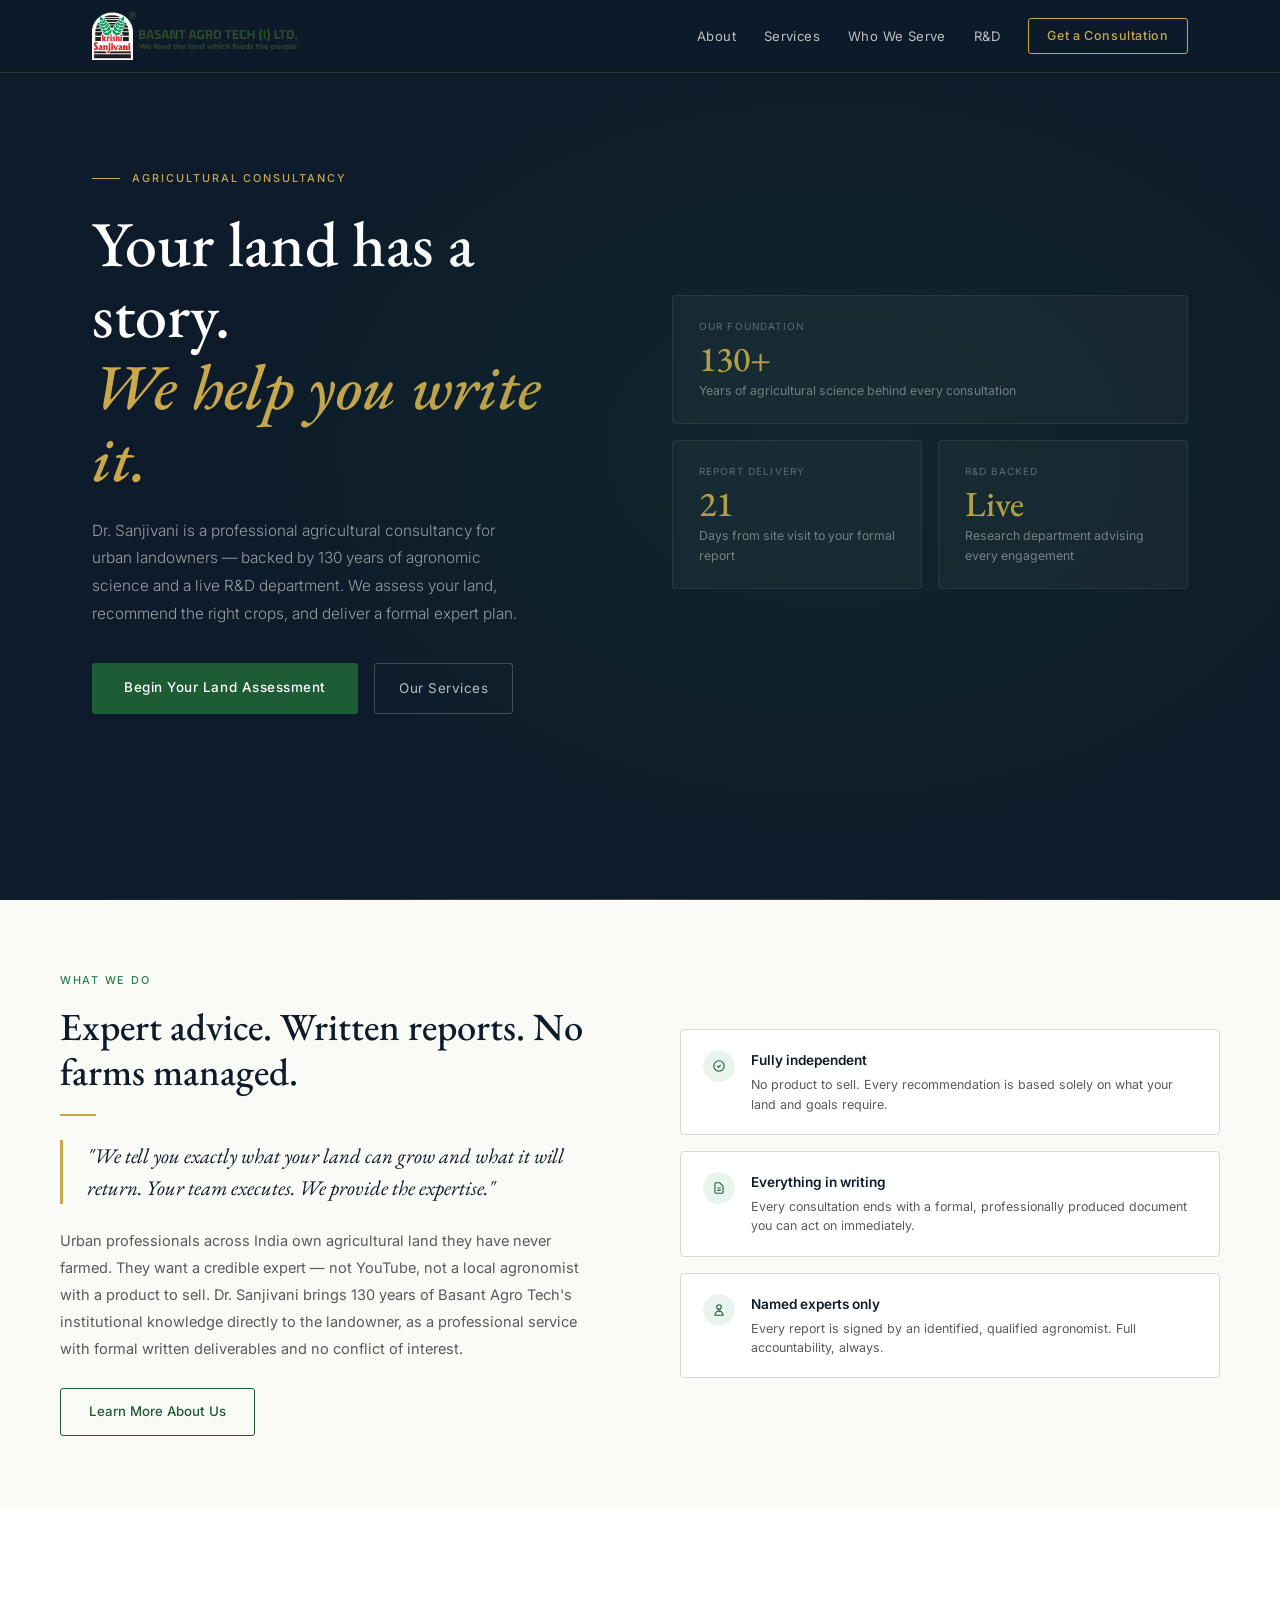
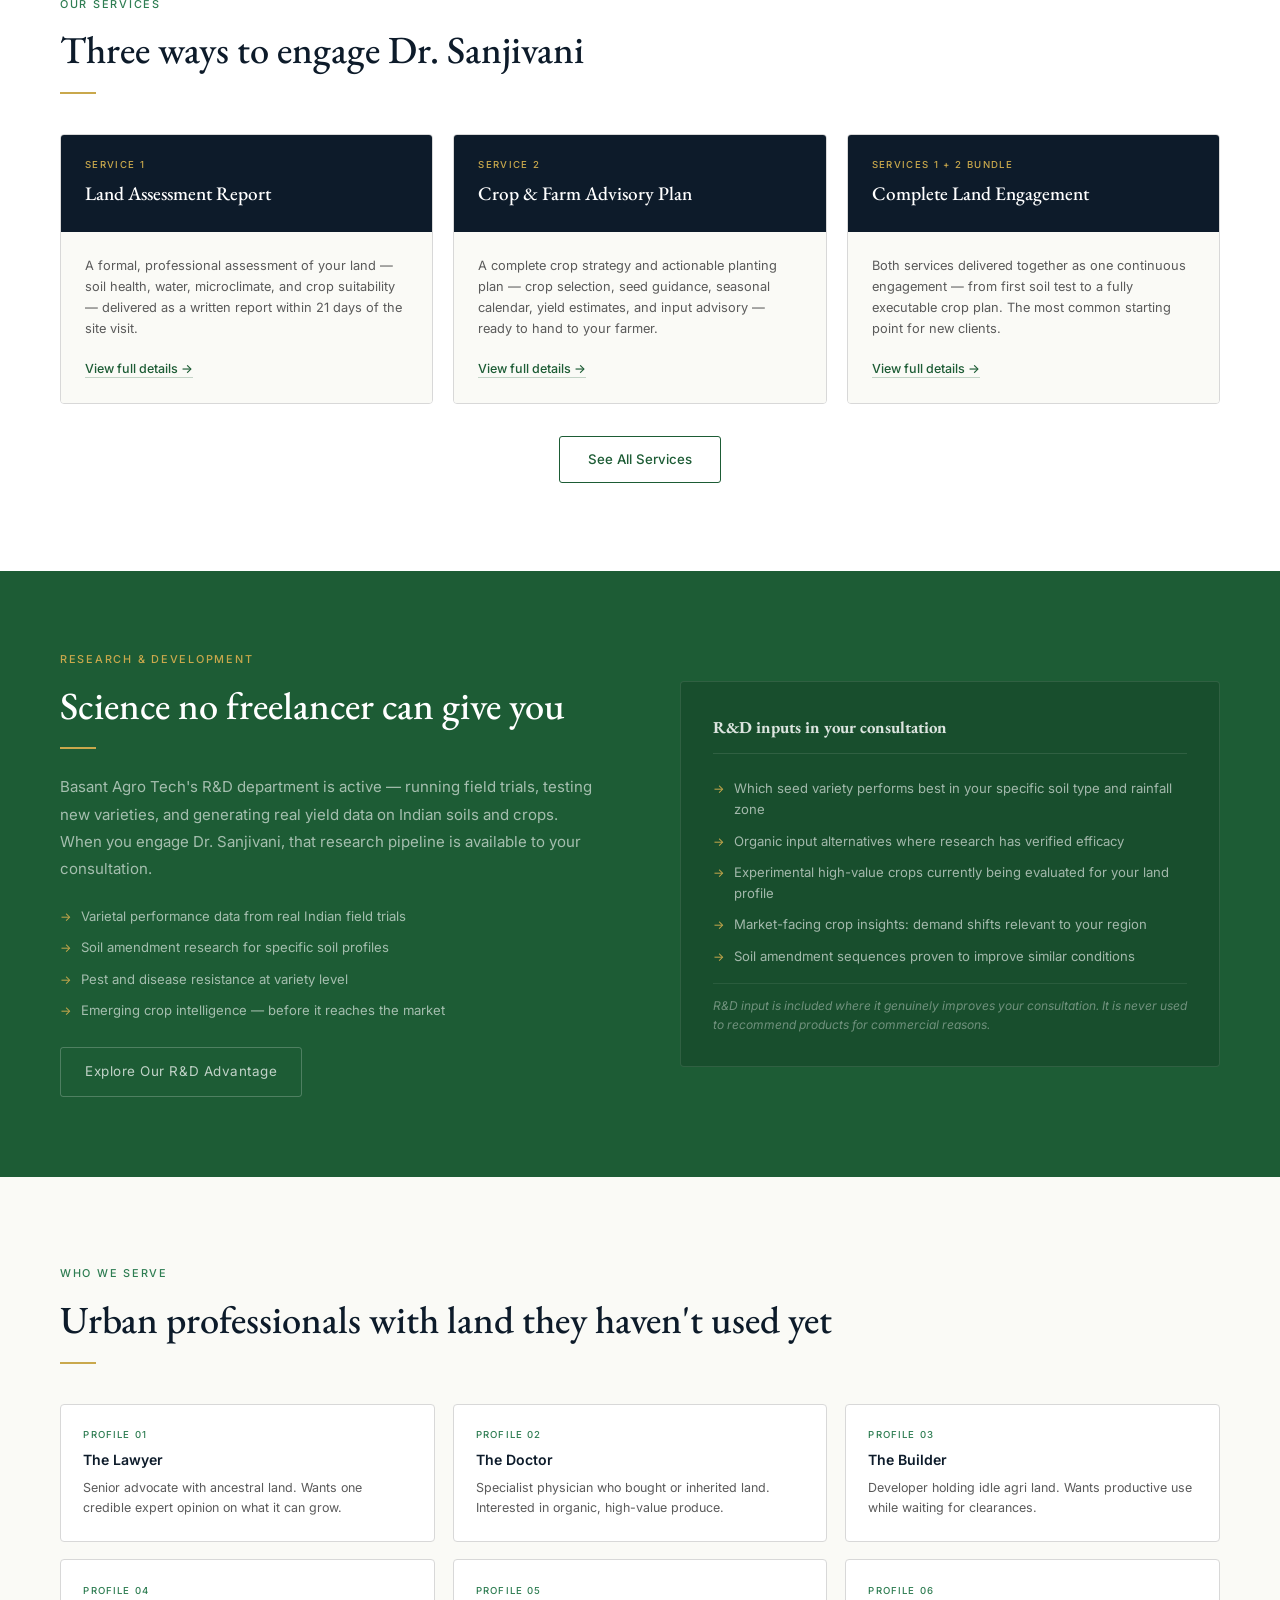
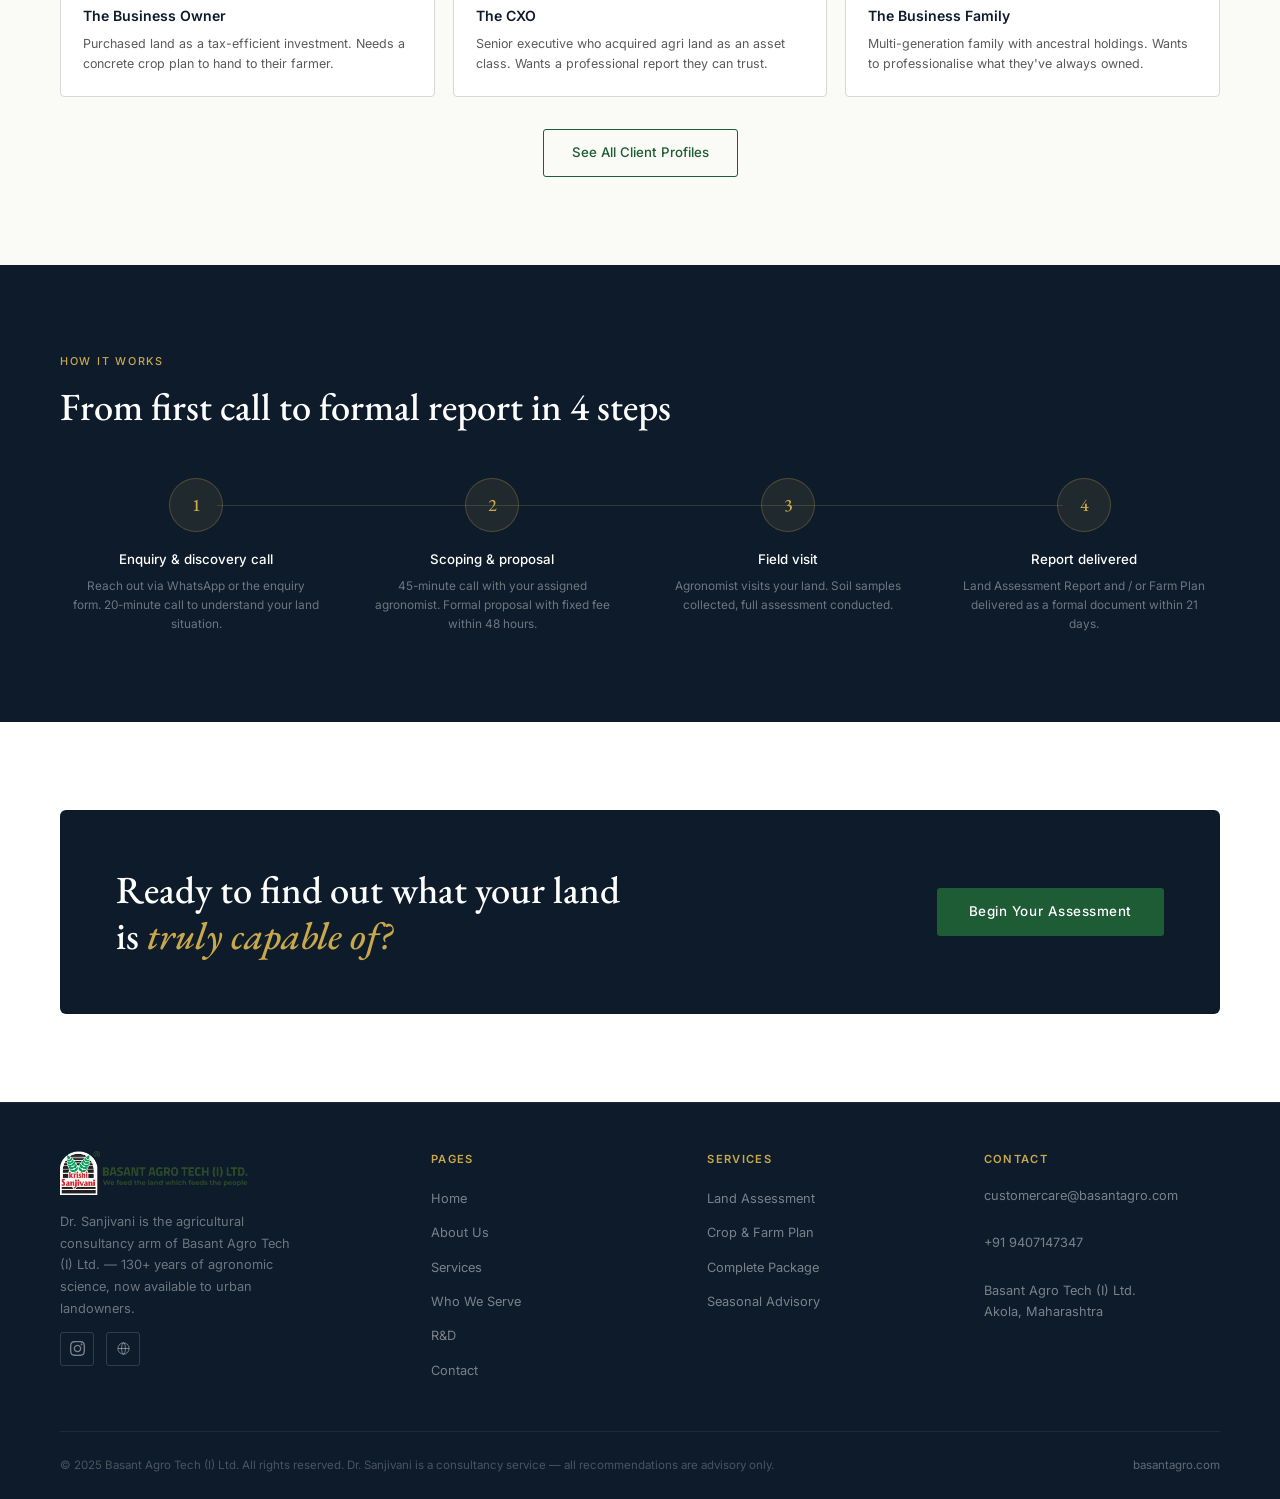
==== index.html @ 5ec61f28 "Add files via upload" ====
<!DOCTYPE html>
<html lang="en">
<head>
<meta charset="UTF-8">
<meta name="viewport" content="width=device-width,initial-scale=1.0">
<title>Dr. Sanjivani | Agricultural Consultancy by Basant Agro Tech</title>
<meta name="description" content="Dr. Sanjivani is India's premium agricultural consultancy for urban landowners — backed by 130+ years of expertise and a live R&D department.">
<link rel="preconnect" href="https://fonts.googleapis.com">
<link href="https://fonts.googleapis.com/css2?family=EB+Garamond:ital,wght@0,400;0,500;0,600;1,400;1,500&family=Inter:wght@300;400;500;600&display=swap" rel="stylesheet">
<link rel="stylesheet" href="style.css">
<style>
/* HOME-SPECIFIC */
#hero{min-height:100vh;background:var(--navy);display:flex;align-items:center;padding-top:72px;position:relative;overflow:hidden}
.hero-bg{position:absolute;inset:0;background:radial-gradient(ellipse 70% 70% at 65% 50%,rgba(29,92,53,0.18) 0%,transparent 70%);pointer-events:none}
.hero-bottom-line{position:absolute;bottom:0;left:0;right:0;height:1px;background:linear-gradient(90deg,transparent,rgba(201,168,76,0.35),transparent)}
.hero-inner{max-width:1160px;margin:0 auto;padding:4rem 2rem;display:grid;grid-template-columns:1fr 1fr;gap:4rem;align-items:center;width:100%}
.hero-eyebrow{font-size:0.68rem;letter-spacing:0.18em;text-transform:uppercase;color:var(--gold-br);font-weight:500;margin-bottom:1.25rem;display:flex;align-items:center;gap:0.75rem}
.hero-eyebrow::before{content:'';display:block;width:28px;height:1px;background:var(--gold-br)}
.hero-title{font-family:var(--serif);font-size:clamp(2.8rem,5vw,4rem);font-weight:500;color:var(--white);line-height:1.12;margin-bottom:1.4rem}
.hero-title em{color:var(--gold-br);font-style:italic}
.hero-desc{font-size:0.96rem;color:rgba(255,255,255,0.58);line-height:1.8;max-width:440px;margin-bottom:2.25rem;font-weight:300}
.hero-actions{display:flex;gap:1rem;flex-wrap:wrap}
.hero-right{display:flex;flex-direction:column;gap:1rem}
.stat-card{background:rgba(255,255,255,0.04);border:1px solid rgba(255,255,255,0.08);border-radius:4px;padding:1.4rem 1.6rem}
.stat-label{font-size:0.62rem;letter-spacing:0.12em;text-transform:uppercase;color:rgba(255,255,255,0.35);margin-bottom:0.4rem}
.stat-num{font-family:var(--serif);font-size:2.2rem;font-weight:500;color:var(--gold-br);line-height:1}
.stat-sub{font-size:0.77rem;color:rgba(255,255,255,0.45);margin-top:0.3rem}
.stat-row{display:grid;grid-template-columns:1fr 1fr;gap:1rem}

#about-strip{background:var(--cream);padding:4.5rem 2rem}
.strip-inner{max-width:1160px;margin:0 auto;display:grid;grid-template-columns:1fr 1fr;gap:5rem;align-items:center}
.strip-quote{font-family:var(--serif);font-size:1.3rem;font-style:italic;color:var(--navy);line-height:1.55;border-left:3px solid var(--gold-br);padding-left:1.5rem;margin-bottom:1.5rem}
.strip-text{font-size:0.91rem;color:var(--g2);line-height:1.85}
.strip-cards{display:flex;flex-direction:column;gap:1rem}
.mini-card{background:var(--white);border:1px solid var(--g4);border-radius:4px;padding:1.25rem 1.4rem;display:flex;gap:1rem;align-items:flex-start}
.mini-icon{width:32px;height:32px;background:var(--green-lt);border-radius:50%;display:flex;align-items:center;justify-content:center;flex-shrink:0}
.mini-icon svg{width:14px;height:14px;stroke:var(--green);fill:none;stroke-width:1.9}
.mini-text h4{font-size:0.85rem;font-weight:600;color:var(--navy);margin-bottom:0.2rem}
.mini-text p{font-size:0.78rem;color:var(--g2);line-height:1.55}

#services-preview{background:var(--white);padding:5.5rem 2rem}
.svc-cards{display:grid;grid-template-columns:repeat(3,1fr);gap:1.25rem;margin-top:2.5rem}
.svc-mini{border:1px solid var(--g4);border-radius:4px;overflow:hidden;transition:border-color 0.25s,box-shadow 0.25s}
.svc-mini:hover{border-color:rgba(29,92,53,0.3);box-shadow:0 6px 24px rgba(0,0,0,0.07)}
.svc-mini-head{background:var(--navy);padding:1.4rem 1.5rem}
.svc-mini-tier{font-size:0.6rem;letter-spacing:0.14em;text-transform:uppercase;color:var(--gold-br);font-weight:500;margin-bottom:0.4rem}
.svc-mini-name{font-family:var(--serif);font-size:1.2rem;font-weight:500;color:var(--white)}
.svc-mini-body{padding:1.4rem 1.5rem;background:var(--cream)}
.svc-mini-body p{font-size:0.8rem;color:var(--g2);line-height:1.65;margin-bottom:1rem}
.svc-mini-body a{font-size:0.78rem;color:var(--green);font-weight:500;border-bottom:1px solid rgba(29,92,53,0.25);padding-bottom:1px}

#rd-strip{background:var(--green);padding:5rem 2rem}
.rd-inner{max-width:1160px;margin:0 auto;display:grid;grid-template-columns:1fr 1fr;gap:5rem;align-items:center}
.rd-list{margin-top:1.5rem;display:flex;flex-direction:column;gap:0.65rem}
.rd-list li{font-size:0.82rem;color:rgba(255,255,255,0.6);display:flex;gap:0.6rem;align-items:flex-start}
.rd-list li::before{content:'→';color:var(--gold-br);flex-shrink:0;font-size:0.75rem;margin-top:0.06rem}
.rd-box{background:rgba(0,0,0,0.15);border:1px solid rgba(255,255,255,0.1);border-radius:4px;padding:2rem}
.rd-box h4{font-family:var(--serif);font-size:1.05rem;color:rgba(255,255,255,0.85);margin-bottom:1rem;padding-bottom:0.75rem;border-bottom:1px solid rgba(255,255,255,0.1)}
.rd-note{font-size:0.75rem;color:rgba(255,255,255,0.38);font-style:italic;margin-top:1rem;padding-top:0.75rem;border-top:1px solid rgba(255,255,255,0.08);line-height:1.6}

#who-strip{background:var(--cream);padding:5.5rem 2rem}
.who-cards{display:grid;grid-template-columns:repeat(3,1fr);gap:1.1rem;margin-top:2.5rem}
.who-mini{background:var(--white);border:1px solid var(--g4);border-radius:4px;padding:1.4rem}
.who-tag{font-size:0.6rem;letter-spacing:0.12em;text-transform:uppercase;color:var(--green2);font-weight:500;margin-bottom:0.45rem}
.who-mini h4{font-size:0.88rem;font-weight:600;color:var(--navy);margin-bottom:0.4rem}
.who-mini p{font-size:0.78rem;color:var(--g2);line-height:1.6}

#process-strip{background:var(--navy);padding:5.5rem 2rem}
.steps{display:grid;grid-template-columns:repeat(4,1fr);gap:1.5rem;margin-top:3rem;position:relative}
.steps::before{content:'';position:absolute;top:27px;left:calc(12.5% + 12px);right:calc(12.5% + 12px);height:1px;background:rgba(201,168,76,0.2);pointer-events:none}
.step{text-align:center;padding:0 0.75rem}
.step-num{width:54px;height:54px;border-radius:50%;background:rgba(201,168,76,0.1);border:1px solid rgba(201,168,76,0.28);display:flex;align-items:center;justify-content:center;margin:0 auto 1.1rem;position:relative;z-index:1}
.step-num span{font-family:var(--serif);font-size:1.1rem;color:var(--gold-br);font-weight:500}
.step h4{font-size:0.83rem;font-weight:500;color:var(--white);margin-bottom:0.4rem}
.step p{font-size:0.74rem;color:rgba(255,255,255,0.4);line-height:1.6}

#cta-strip{background:var(--white);padding:5.5rem 2rem}
.cta-box{background:var(--navy);border-radius:6px;padding:3.5rem;display:flex;align-items:center;justify-content:space-between;gap:2rem;flex-wrap:wrap}
.cta-box h2{font-family:var(--serif);font-size:clamp(1.6rem,3vw,2.4rem);font-weight:500;color:var(--white);line-height:1.2;max-width:520px}
.cta-box h2 em{color:var(--gold-br);font-style:italic}

@media(max-width:900px){
  .hero-inner,.strip-inner,.rd-inner{grid-template-columns:1fr;gap:2.5rem}
  .svc-cards,.who-cards{grid-template-columns:1fr 1fr}
  .steps{grid-template-columns:1fr 1fr;gap:2rem}
  .steps::before{display:none}
  .stat-row{grid-template-columns:1fr 1fr}
}
@media(max-width:600px){
  .svc-cards,.who-cards{grid-template-columns:1fr}
  .steps{grid-template-columns:1fr}
  .cta-box{padding:2rem}
}
</style>
</head>
<body>
<nav>
  <div class="nav-inner">
    <a href="index.html" class="nav-logo"><img src="[data-uri]" alt="Basant Agro Tech"></a>
    <div class="nav-links">
      <a href="about.html">About</a>
      <a href="services.html">Services</a>
      <a href="who-we-serve.html">Who We Serve</a>
      <a href="rd.html">R&amp;D</a>
      <a href="contact.html" class="nav-cta">Get a Consultation</a>
    </div>
    <button class="hamburger" onclick="toggleMenu()" aria-label="Menu"><span></span><span></span><span></span></button>
  </div>
</nav>
<div class="mobile-menu" id="mm">
  <a href="about.html" onclick="closeMenu()">About</a>
  <a href="services.html" onclick="closeMenu()">Services</a>
  <a href="who-we-serve.html" onclick="closeMenu()">Who We Serve</a>
  <a href="rd.html" onclick="closeMenu()">R&amp;D</a>
  <a href="contact.html" onclick="closeMenu()">Get a Consultation</a>
</div>

<section id="hero">
  <div class="hero-bg"></div>
  <div class="hero-inner">
    <div>
      <div class="hero-eyebrow">Agricultural Consultancy</div>
      <h1 class="hero-title">Your land has a story.<br><em>We help you write it.</em></h1>
      <p class="hero-desc">Dr. Sanjivani is a professional agricultural consultancy for urban landowners — backed by 130 years of agronomic science and a live R&amp;D department. We assess your land, recommend the right crops, and deliver a formal expert plan.</p>
      <div class="hero-actions">
        <a href="contact.html" class="btn-primary">Begin Your Land Assessment</a>
        <a href="services.html" class="btn-ghost">Our Services</a>
      </div>
    </div>
    <div class="hero-right">
      <div class="stat-card"><div class="stat-label">Our Foundation</div><div class="stat-num">130+</div><div class="stat-sub">Years of agricultural science behind every consultation</div></div>
      <div class="stat-row">
        <div class="stat-card"><div class="stat-label">Report Delivery</div><div class="stat-num">21</div><div class="stat-sub">Days from site visit to your formal report</div></div>
        <div class="stat-card"><div class="stat-label">R&amp;D Backed</div><div class="stat-num">Live</div><div class="stat-sub">Research department advising every engagement</div></div>
      </div>
    </div>
  </div>
  <div class="hero-bottom-line"></div>
</section>

<section id="about-strip">
  <div class="strip-inner">
    <div>
      <div class="eyebrow">What We Do</div>
      <h2 class="section-title">Expert advice. Written reports. No farms managed.</h2>
      <div class="divider"></div>
      <blockquote class="strip-quote">"We tell you exactly what your land can grow and what it will return. Your team executes. We provide the expertise."</blockquote>
      <p class="strip-text">Urban professionals across India own agricultural land they have never farmed. They want a credible expert — not YouTube, not a local agronomist with a product to sell. Dr. Sanjivani brings 130 years of Basant Agro Tech's institutional knowledge directly to the landowner, as a professional service with formal written deliverables and no conflict of interest.</p>
      <br>
      <a href="about.html" class="btn-green-outline">Learn More About Us</a>
    </div>
    <div class="strip-cards">
      <div class="mini-card"><div class="mini-icon"><svg viewBox="0 0 24 24"><path d="M9 12l2 2 4-4m6 2a9 9 0 11-18 0 9 9 0 0118 0z"/></svg></div><div class="mini-text"><h4>Fully independent</h4><p>No product to sell. Every recommendation is based solely on what your land and goals require.</p></div></div>
      <div class="mini-card"><div class="mini-icon"><svg viewBox="0 0 24 24"><path d="M9 12h6m-6 4h6m2 5H7a2 2 0 01-2-2V5a2 2 0 012-2h5.586a1 1 0 01.707.293l5.414 5.414a1 1 0 01.293.707V19a2 2 0 01-2 2z"/></svg></div><div class="mini-text"><h4>Everything in writing</h4><p>Every consultation ends with a formal, professionally produced document you can act on immediately.</p></div></div>
      <div class="mini-card"><div class="mini-icon"><svg viewBox="0 0 24 24"><path d="M16 7a4 4 0 11-8 0 4 4 0 018 0zM12 14a7 7 0 00-7 7h14a7 7 0 00-7-7z"/></svg></div><div class="mini-text"><h4>Named experts only</h4><p>Every report is signed by an identified, qualified agronomist. Full accountability, always.</p></div></div>
    </div>
  </div>
</section>

<section id="services-preview">
  <div class="inner">
    <div class="eyebrow">Our Services</div>
    <h2 class="section-title">Three ways to engage Dr. Sanjivani</h2>
    <div class="divider"></div>
    <div class="svc-cards">
      <div class="svc-mini">
        <div class="svc-mini-head"><div class="svc-mini-tier">Service 1</div><div class="svc-mini-name">Land Assessment Report</div></div>
        <div class="svc-mini-body"><p>A formal, professional assessment of your land — soil health, water, microclimate, and crop suitability — delivered as a written report within 21 days of the site visit.</p><a href="services.html#s1">View full details →</a></div>
      </div>
      <div class="svc-mini">
        <div class="svc-mini-head"><div class="svc-mini-tier">Service 2</div><div class="svc-mini-name">Crop &amp; Farm Advisory Plan</div></div>
        <div class="svc-mini-body"><p>A complete crop strategy and actionable planting plan — crop selection, seed guidance, seasonal calendar, yield estimates, and input advisory — ready to hand to your farmer.</p><a href="services.html#s2">View full details →</a></div>
      </div>
      <div class="svc-mini">
        <div class="svc-mini-head"><div class="svc-mini-tier">Services 1 + 2 Bundle</div><div class="svc-mini-name">Complete Land Engagement</div></div>
        <div class="svc-mini-body"><p>Both services delivered together as one continuous engagement — from first soil test to a fully executable crop plan. The most common starting point for new clients.</p><a href="services.html#bundle">View full details →</a></div>
      </div>
    </div>
    <div style="margin-top:2rem;text-align:center"><a href="services.html" class="btn-green-outline">See All Services</a></div>
  </div>
</section>

<section id="rd-strip">
  <div class="rd-inner">
    <div>
      <div class="eyebrow eyebrow-gold">Research &amp; Development</div>
      <h2 class="section-title light">Science no freelancer can give you</h2>
      <div class="divider"></div>
      <p class="desc light">Basant Agro Tech's R&amp;D department is active — running field trials, testing new varieties, and generating real yield data on Indian soils and crops. When you engage Dr. Sanjivani, that research pipeline is available to your consultation.</p>
      <ul class="rd-list">
        <li>Varietal performance data from real Indian field trials</li>
        <li>Soil amendment research for specific soil profiles</li>
        <li>Pest and disease resistance at variety level</li>
        <li>Emerging crop intelligence — before it reaches the market</li>
      </ul>
      <br><a href="rd.html" class="btn-ghost">Explore Our R&amp;D Advantage</a>
    </div>
    <div class="rd-box">
      <h4>R&amp;D inputs in your consultation</h4>
      <ul class="rd-list">
        <li>Which seed variety performs best in your specific soil type and rainfall zone</li>
        <li>Organic input alternatives where research has verified efficacy</li>
        <li>Experimental high-value crops currently being evaluated for your land profile</li>
        <li>Market-facing crop insights: demand shifts relevant to your region</li>
        <li>Soil amendment sequences proven to improve similar conditions</li>
      </ul>
      <p class="rd-note">R&amp;D input is included where it genuinely improves your consultation. It is never used to recommend products for commercial reasons.</p>
    </div>
  </div>
</section>

<section id="who-strip">
  <div class="inner">
    <div class="eyebrow">Who We Serve</div>
    <h2 class="section-title">Urban professionals with land they haven't used yet</h2>
    <div class="divider"></div>
    <div class="who-cards">
      <div class="who-mini"><div class="who-tag">Profile 01</div><h4>The Lawyer</h4><p>Senior advocate with ancestral land. Wants one credible expert opinion on what it can grow.</p></div>
      <div class="who-mini"><div class="who-tag">Profile 02</div><h4>The Doctor</h4><p>Specialist physician who bought or inherited land. Interested in organic, high-value produce.</p></div>
      <div class="who-mini"><div class="who-tag">Profile 03</div><h4>The Builder</h4><p>Developer holding idle agri land. Wants productive use while waiting for clearances.</p></div>
      <div class="who-mini"><div class="who-tag">Profile 04</div><h4>The Business Owner</h4><p>Purchased land as a tax-efficient investment. Needs a concrete crop plan to hand to their farmer.</p></div>
      <div class="who-mini"><div class="who-tag">Profile 05</div><h4>The CXO</h4><p>Senior executive who acquired agri land as an asset class. Wants a professional report they can trust.</p></div>
      <div class="who-mini"><div class="who-tag">Profile 06</div><h4>The Business Family</h4><p>Multi-generation family with ancestral holdings. Wants to professionalise what they've always owned.</p></div>
    </div>
    <div style="margin-top:2rem;text-align:center"><a href="who-we-serve.html" class="btn-green-outline">See All Client Profiles</a></div>
  </div>
</section>

<section id="process-strip">
  <div class="inner">
    <div class="eyebrow eyebrow-gold">How It Works</div>
    <h2 class="section-title light">From first call to formal report in 4 steps</h2>
    <div class="steps">
      <div class="step"><div class="step-num"><span>1</span></div><h4>Enquiry &amp; discovery call</h4><p>Reach out via WhatsApp or the enquiry form. 20-minute call to understand your land situation.</p></div>
      <div class="step"><div class="step-num"><span>2</span></div><h4>Scoping &amp; proposal</h4><p>45-minute call with your assigned agronomist. Formal proposal with fixed fee within 48 hours.</p></div>
      <div class="step"><div class="step-num"><span>3</span></div><h4>Field visit</h4><p>Agronomist visits your land. Soil samples collected, full assessment conducted.</p></div>
      <div class="step"><div class="step-num"><span>4</span></div><h4>Report delivered</h4><p>Land Assessment Report and / or Farm Plan delivered as a formal document within 21 days.</p></div>
    </div>
  </div>
</section>

<section id="cta-strip">
  <div class="inner">
    <div class="cta-box">
      <h2>Ready to find out what your land is <em>truly capable of?</em></h2>
      <a href="contact.html" class="btn-primary" style="white-space:nowrap">Begin Your Assessment</a>
    </div>
  </div>
</section>

<footer>
  <div class="footer-inner">
    <div class="footer-top">
      <div class="footer-brand">
        <img src="[data-uri]" alt="Basant Agro Tech">
        <p>Dr. Sanjivani is the agricultural consultancy arm of Basant Agro Tech (I) Ltd. — 130+ years of agronomic science, now available to urban landowners.</p>
        <div class="footer-social">
          <a href="https://www.instagram.com/dr.sanjivani_basantagro?igsh=MWgzMm5zYTRhdmgycw==" target="_blank" aria-label="Instagram"><svg viewBox="0 0 24 24"><path d="M12 2.163c3.204 0 3.584.012 4.85.07 3.252.148 4.771 1.691 4.919 4.919.058 1.265.069 1.645.069 4.849 0 3.205-.012 3.584-.069 4.849-.149 3.225-1.664 4.771-4.919 4.919-1.266.058-1.644.07-4.85.07-3.204 0-3.584-.012-4.849-.07-3.26-.149-4.771-1.699-4.919-4.92-.058-1.265-.07-1.644-.07-4.849 0-3.204.013-3.583.07-4.849.149-3.227 1.664-4.771 4.919-4.919 1.266-.057 1.645-.069 4.849-.069zm0-2.163c-3.259 0-3.667.014-4.947.072-4.358.2-6.78 2.618-6.98 6.98-.059 1.281-.073 1.689-.073 4.948 0 3.259.014 3.668.072 4.948.2 4.358 2.618 6.78 6.98 6.98 1.281.058 1.689.072 4.948.072 3.259 0 3.668-.014 4.948-.072 4.354-.2 6.782-2.618 6.979-6.98.059-1.28.073-1.689.073-4.948 0-3.259-.014-3.667-.072-4.947-.196-4.354-2.617-6.78-6.979-6.98-1.281-.059-1.69-.073-4.949-.073zm0 5.838c-3.403 0-6.162 2.759-6.162 6.162s2.759 6.163 6.162 6.163 6.162-2.759 6.162-6.163c0-3.403-2.759-6.162-6.162-6.162zm0 10.162c-2.209 0-4-1.79-4-4 0-2.209 1.791-4 4-4s4 1.791 4 4c0 2.21-1.791 4-4 4zm6.406-11.845c-.796 0-1.441.645-1.441 1.44s.645 1.44 1.441 1.44c.795 0 1.439-.645 1.439-1.44s-.644-1.44-1.439-1.44z"/></svg></a>
          <a href="https://www.basantagro.com/" target="_blank" aria-label="Website"><svg viewBox="0 0 24 24"><path d="M21 12a9 9 0 01-9 9m9-9a9 9 0 00-9-9m9 9H3m9 9a9 9 0 01-9-9m9 9c1.657 0 3-4.03 3-9s-1.343-9-3-9m0 18c-1.657 0-3-4.03-3-9s1.343-9 3-9m-9 9a9 9 0 019-9" stroke="rgba(255,255,255,0.45)" stroke-width="1.5" fill="none"/></svg></a>
        </div>
      </div>
      <div class="footer-col"><h5>Pages</h5><ul><li><a href="index.html">Home</a></li><li><a href="about.html">About Us</a></li><li><a href="services.html">Services</a></li><li><a href="who-we-serve.html">Who We Serve</a></li><li><a href="rd.html">R&amp;D</a></li><li><a href="contact.html">Contact</a></li></ul></div>
      <div class="footer-col"><h5>Services</h5><ul><li><a href="services.html#s1">Land Assessment</a></li><li><a href="services.html#s2">Crop &amp; Farm Plan</a></li><li><a href="services.html#bundle">Complete Package</a></li><li><a href="services.html#s3">Seasonal Advisory</a></li></ul></div>
      <div class="footer-col"><h5>Contact</h5><p>customercare@basantagro.com</p><br><p>+91 9407147347</p><br><p>Basant Agro Tech (I) Ltd.<br>Akola, Maharashtra</p></div>
    </div>
    <div class="footer-bottom">
      <p>© 2025 Basant Agro Tech (I) Ltd. All rights reserved. Dr. Sanjivani is a consultancy service — all recommendations are advisory only.</p>
      <p><a href="https://www.basantagro.com/" target="_blank" style="color:rgba(255,255,255,0.35)">basantagro.com</a></p>
    </div>
  </div>
</footer>
<script>
function toggleMenu(){document.getElementById('mm').classList.toggle('open')}
function closeMenu(){document.getElementById('mm').classList.remove('open')}
window.addEventListener('scroll',()=>{document.querySelector('nav').style.background=window.scrollY>60?'rgba(13,27,42,0.99)':'rgba(13,27,42,0.97)'})
</script>
</body>
</html>
---- style.css ----
*,*::before,*::after{box-sizing:border-box;margin:0;padding:0}
:root{
  --navy:#0D1B2A;--navy2:#152232;--green:#1D5C35;--green2:#2E7D52;
  --green-lt:#EAF4EE;--gold:#8B6914;--gold-lt:#FDF8E1;--gold-br:#C9A84C;
  --cream:#FAFAF6;--g1:#2C2C2C;--g2:#5A5A5A;--g3:#8A8A8A;--g4:#D8D8D8;
  --white:#FFFFFF;--serif:'EB Garamond',Georgia,serif;--sans:'Inter',system-ui,sans-serif;
}
html{scroll-behavior:smooth}
body{font-family:var(--sans);color:var(--g1);background:var(--white);line-height:1.6;overflow-x:hidden}
a{text-decoration:none;color:inherit}
ul{list-style:none}
img{max-width:100%;display:block}

/* NAV */
nav{position:fixed;top:0;left:0;right:0;z-index:100;background:rgba(13,27,42,0.97);backdrop-filter:blur(8px);border-bottom:1px solid rgba(201,168,76,0.2);transition:background 0.3s}
.nav-inner{max-width:1160px;margin:0 auto;padding:0 2rem;display:flex;align-items:center;justify-content:space-between;height:72px}
.nav-logo img{height:48px;width:auto}
.nav-links{display:flex;align-items:center;gap:1.75rem}
.nav-links a{color:rgba(255,255,255,0.72);font-size:0.82rem;font-weight:400;letter-spacing:0.03em;transition:color 0.2s}
.nav-links a:hover,.nav-links a.active{color:var(--gold-br)}
.nav-cta{background:transparent;border:1px solid var(--gold-br)!important;color:var(--gold-br)!important;padding:0.45rem 1.15rem;border-radius:3px;font-size:0.78rem!important;font-weight:500!important;letter-spacing:0.05em!important;transition:all 0.2s!important}
.nav-cta:hover{background:var(--gold-br)!important;color:var(--navy)!important}
.hamburger{display:none;flex-direction:column;gap:5px;cursor:pointer;padding:4px;border:none;background:none}
.hamburger span{display:block;width:22px;height:1.5px;background:var(--white);transition:all 0.3s}
.mobile-menu{display:none;position:fixed;top:72px;left:0;right:0;background:var(--navy);padding:1.5rem 2rem 2rem;border-top:1px solid rgba(201,168,76,0.15);z-index:99}
.mobile-menu.open{display:block}
.mobile-menu a{display:block;color:rgba(255,255,255,0.8);padding:0.75rem 0;font-size:0.9rem;border-bottom:1px solid rgba(255,255,255,0.07)}
.mobile-menu a:last-child{border-bottom:none;margin-top:0.5rem;color:var(--gold-br)}

/* COMMON */
section{padding:5.5rem 2rem}
.inner{max-width:1160px;margin:0 auto}
.eyebrow{font-size:0.68rem;letter-spacing:0.16em;text-transform:uppercase;color:var(--green2);font-weight:500;margin-bottom:0.9rem}
.eyebrow-gold{color:var(--gold-br)}
h1.page-title{font-family:var(--serif);font-size:clamp(2.2rem,4vw,3.4rem);font-weight:500;color:var(--navy);line-height:1.15;margin-bottom:1rem}
h2.section-title{font-family:var(--serif);font-size:clamp(1.8rem,3vw,2.7rem);font-weight:500;color:var(--navy);line-height:1.18;margin-bottom:1rem}
h2.section-title.light{color:var(--white)}
.divider{width:36px;height:2px;background:var(--gold-br);margin:1.2rem 0 1.5rem}
.desc{font-size:0.94rem;color:var(--g2);line-height:1.8;max-width:580px}
.desc.light{color:rgba(255,255,255,0.6)}

.btn-primary{display:inline-block;background:var(--green);color:var(--white);padding:0.85rem 2rem;border-radius:3px;font-size:0.84rem;font-weight:500;letter-spacing:0.04em;border:none;cursor:pointer;transition:background 0.2s;font-family:var(--sans)}
.btn-primary:hover{background:var(--green2)}
.btn-ghost{display:inline-block;background:transparent;color:rgba(255,255,255,0.72);padding:0.85rem 1.5rem;border-radius:3px;font-size:0.84rem;font-weight:400;letter-spacing:0.04em;border:1px solid rgba(255,255,255,0.22);cursor:pointer;transition:all 0.2s;font-family:var(--sans)}
.btn-ghost:hover{border-color:rgba(255,255,255,0.5);color:var(--white)}
.btn-green-outline{display:inline-block;background:transparent;color:var(--green);padding:0.75rem 1.75rem;border-radius:3px;font-size:0.83rem;font-weight:500;border:1px solid var(--green);cursor:pointer;transition:all 0.2s;font-family:var(--sans)}
.btn-green-outline:hover{background:var(--green);color:var(--white)}

/* PAGE HERO (inner pages) */
.page-hero{padding:8rem 2rem 4rem;background:var(--navy);position:relative;overflow:hidden}
.page-hero::after{content:'';position:absolute;inset:0;background:radial-gradient(ellipse 70% 80% at 70% 50%,rgba(29,92,53,0.15) 0%,transparent 70%);pointer-events:none}
.page-hero-inner{max-width:1160px;margin:0 auto;position:relative;z-index:1}
.page-hero h1{font-family:var(--serif);font-size:clamp(2.2rem,4vw,3.4rem);font-weight:500;color:var(--white);line-height:1.15;margin-bottom:1rem}
.page-hero p{font-size:0.95rem;color:rgba(255,255,255,0.55);line-height:1.8;max-width:560px}
.page-hero-line{position:absolute;bottom:0;left:0;right:0;height:1px;background:linear-gradient(90deg,transparent,rgba(201,168,76,0.3),transparent)}

/* FOOTER */
footer{background:var(--navy);border-top:1px solid rgba(255,255,255,0.07);padding:3rem 2rem 1.5rem}
.footer-inner{max-width:1160px;margin:0 auto}
.footer-top{display:grid;grid-template-columns:1.4fr 1fr 1fr 1fr;gap:2.5rem;padding-bottom:2.5rem;border-bottom:1px solid rgba(255,255,255,0.07)}
.footer-brand img{height:44px;margin-bottom:1rem}
.footer-brand p{font-size:0.8rem;color:rgba(255,255,255,0.4);line-height:1.7;max-width:240px}
.footer-col h5{font-size:0.7rem;font-weight:600;letter-spacing:0.12em;text-transform:uppercase;color:var(--gold-br);margin-bottom:1rem}
.footer-col ul li{margin-bottom:0.55rem}
.footer-col ul li a{font-size:0.8rem;color:rgba(255,255,255,0.45);transition:color 0.2s}
.footer-col ul li a:hover{color:rgba(255,255,255,0.8)}
.footer-col p{font-size:0.8rem;color:rgba(255,255,255,0.45);line-height:1.7}
.footer-social{display:flex;gap:0.75rem;margin-top:0.75rem}
.footer-social a{width:34px;height:34px;border:1px solid rgba(255,255,255,0.15);border-radius:3px;display:flex;align-items:center;justify-content:center;transition:border-color 0.2s}
.footer-social a:hover{border-color:var(--gold-br)}
.footer-social svg{width:15px;height:15px;fill:rgba(255,255,255,0.45)}
.footer-bottom{display:flex;justify-content:space-between;align-items:center;padding-top:1.5rem;flex-wrap:wrap;gap:0.75rem}
.footer-bottom p{font-size:0.72rem;color:rgba(255,255,255,0.25)}

/* RESPONSIVE */
@media(max-width:900px){
  .footer-top{grid-template-columns:1fr 1fr}
  nav .nav-links{display:none}
  .hamburger{display:flex}
}
@media(max-width:600px){
  section{padding:4rem 1.25rem}
  .footer-top{grid-template-columns:1fr}
  .footer-bottom{flex-direction:column;text-align:center}
}
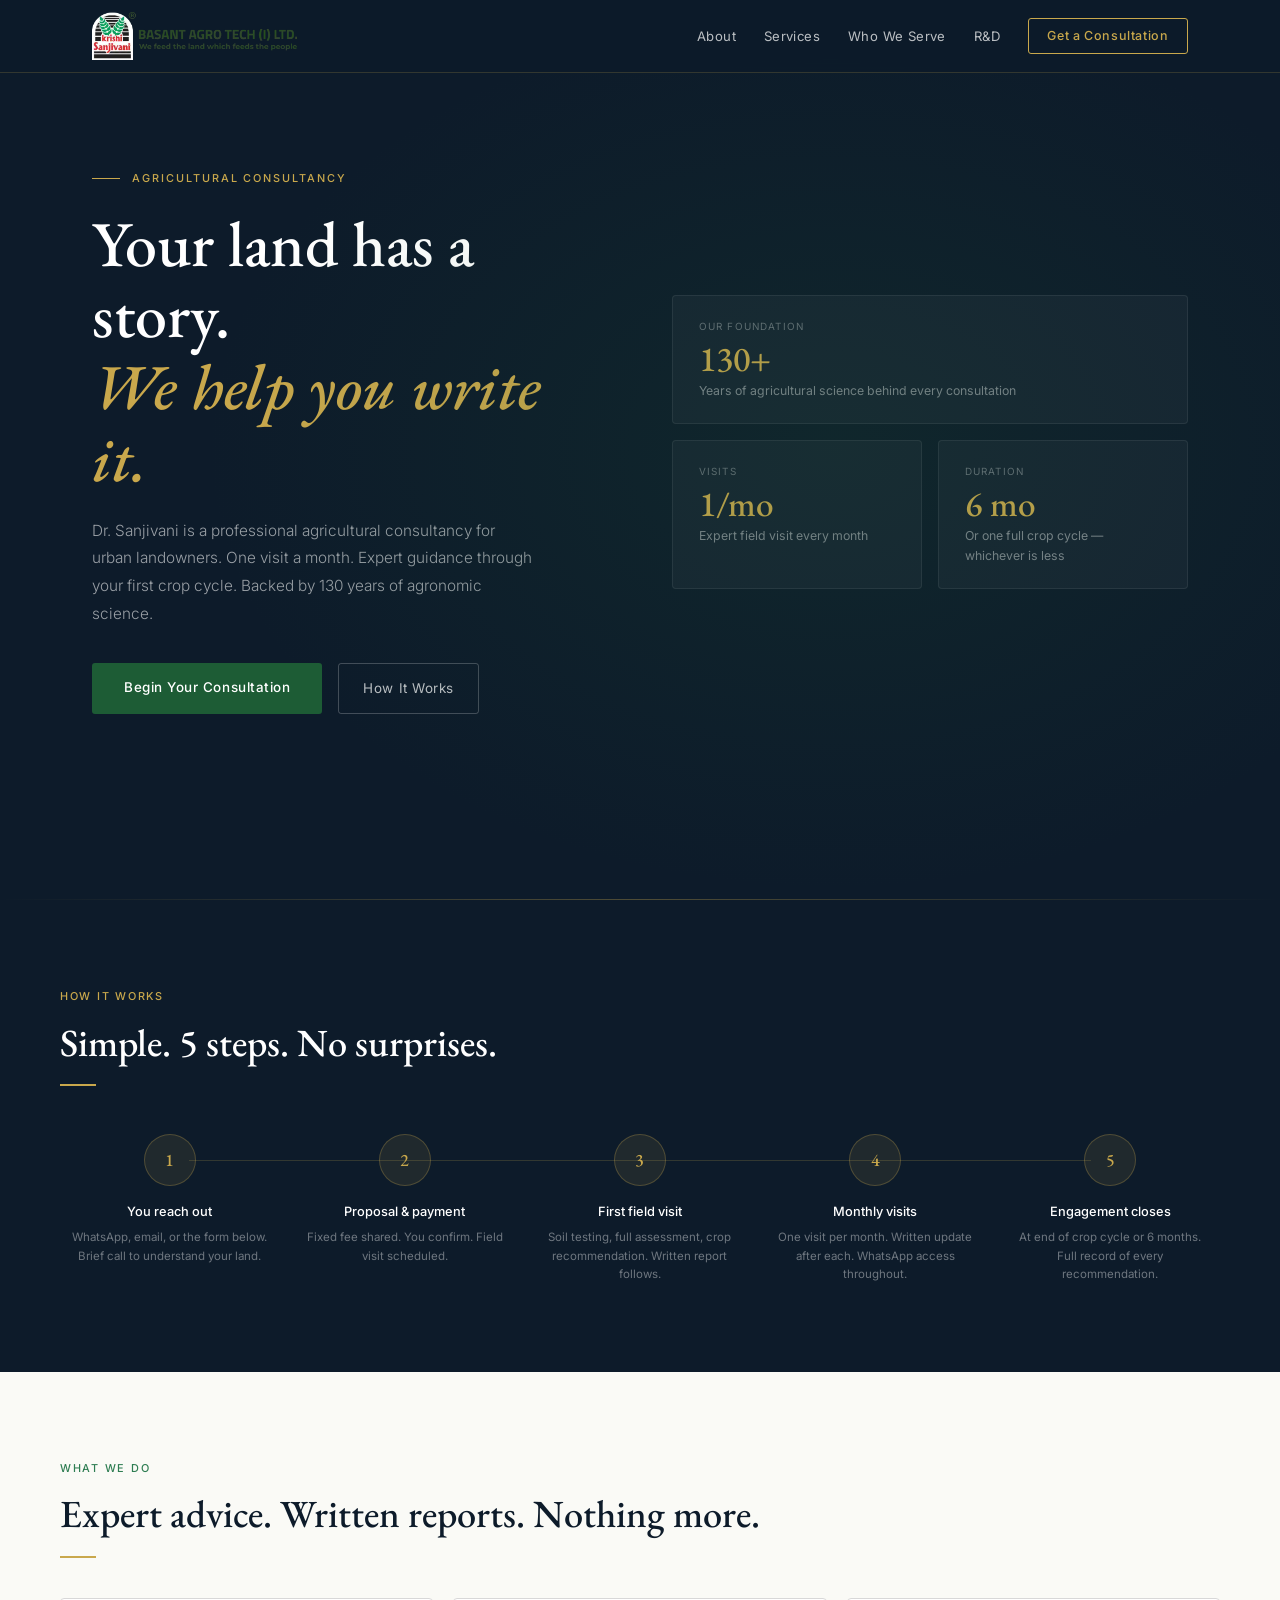
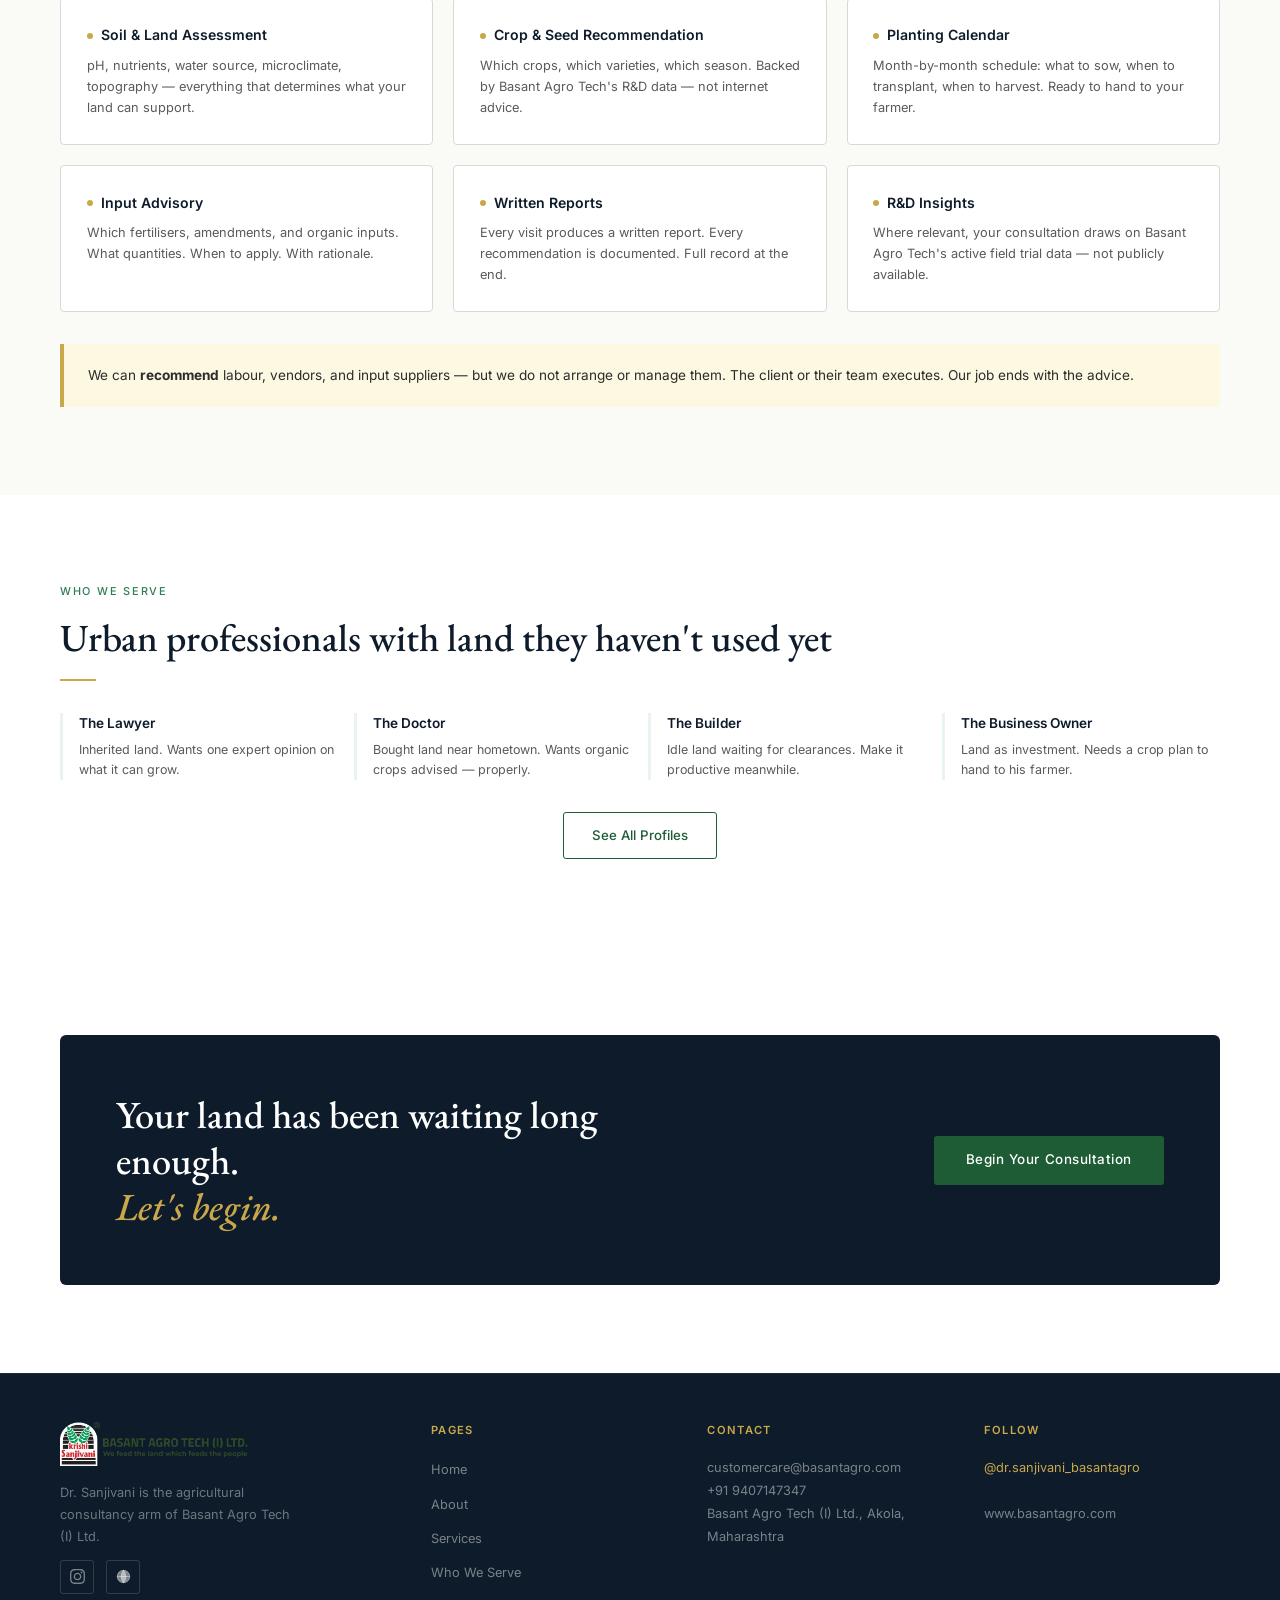
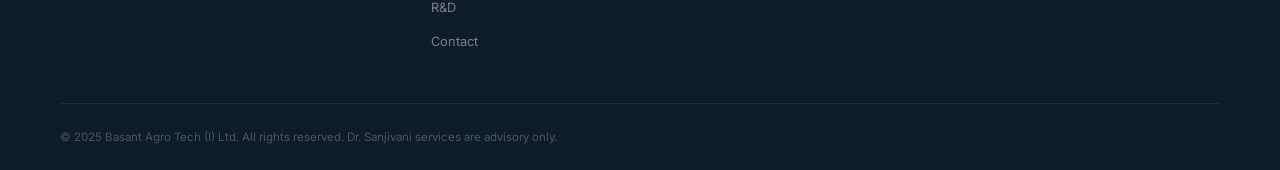
==== commit 315fe7fa: "Update index.html" ====
--- a/index.html
+++ b/index.html
@@ -1,118 +1,81 @@
-<!DOCTYPE html>
-<html lang="en">
-<head>
-<meta charset="UTF-8">
-<meta name="viewport" content="width=device-width,initial-scale=1.0">
+<!DOCTYPE html><html lang="en"><head><meta charset="UTF-8"><meta name="viewport" content="width=device-width,initial-scale=1.0">
 <title>Dr. Sanjivani | Agricultural Consultancy by Basant Agro Tech</title>
-<meta name="description" content="Dr. Sanjivani is India's premium agricultural consultancy for urban landowners — backed by 130+ years of expertise and a live R&D department.">
+<meta name="description" content="Dr. Sanjivani is India's premium agricultural consultancy for urban landowners — backed by 130+ years of expertise.">
 <link rel="preconnect" href="https://fonts.googleapis.com">
 <link href="https://fonts.googleapis.com/css2?family=EB+Garamond:ital,wght@0,400;0,500;0,600;1,400;1,500&family=Inter:wght@300;400;500;600&display=swap" rel="stylesheet">
 <link rel="stylesheet" href="style.css">
 <style>
-/* HOME-SPECIFIC */
 #hero{min-height:100vh;background:var(--navy);display:flex;align-items:center;padding-top:72px;position:relative;overflow:hidden}
 .hero-bg{position:absolute;inset:0;background:radial-gradient(ellipse 70% 70% at 65% 50%,rgba(29,92,53,0.18) 0%,transparent 70%);pointer-events:none}
-.hero-bottom-line{position:absolute;bottom:0;left:0;right:0;height:1px;background:linear-gradient(90deg,transparent,rgba(201,168,76,0.35),transparent)}
+.hero-line{position:absolute;bottom:0;left:0;right:0;height:1px;background:linear-gradient(90deg,transparent,rgba(201,168,76,0.35),transparent)}
 .hero-inner{max-width:1160px;margin:0 auto;padding:4rem 2rem;display:grid;grid-template-columns:1fr 1fr;gap:4rem;align-items:center;width:100%}
-.hero-eyebrow{font-size:0.68rem;letter-spacing:0.18em;text-transform:uppercase;color:var(--gold-br);font-weight:500;margin-bottom:1.25rem;display:flex;align-items:center;gap:0.75rem}
+.hero-eyebrow{font-size:.68rem;letter-spacing:.18em;text-transform:uppercase;color:var(--gold-br);font-weight:500;margin-bottom:1.25rem;display:flex;align-items:center;gap:.75rem}
 .hero-eyebrow::before{content:'';display:block;width:28px;height:1px;background:var(--gold-br)}
 .hero-title{font-family:var(--serif);font-size:clamp(2.8rem,5vw,4rem);font-weight:500;color:var(--white);line-height:1.12;margin-bottom:1.4rem}
 .hero-title em{color:var(--gold-br);font-style:italic}
-.hero-desc{font-size:0.96rem;color:rgba(255,255,255,0.58);line-height:1.8;max-width:440px;margin-bottom:2.25rem;font-weight:300}
+.hero-desc{font-size:.96rem;color:rgba(255,255,255,.58);line-height:1.8;max-width:440px;margin-bottom:2.25rem;font-weight:300}
 .hero-actions{display:flex;gap:1rem;flex-wrap:wrap}
 .hero-right{display:flex;flex-direction:column;gap:1rem}
-.stat-card{background:rgba(255,255,255,0.04);border:1px solid rgba(255,255,255,0.08);border-radius:4px;padding:1.4rem 1.6rem}
-.stat-label{font-size:0.62rem;letter-spacing:0.12em;text-transform:uppercase;color:rgba(255,255,255,0.35);margin-bottom:0.4rem}
+.stat-card{background:rgba(255,255,255,.04);border:1px solid rgba(255,255,255,.08);border-radius:4px;padding:1.4rem 1.6rem}
+.stat-label{font-size:.62rem;letter-spacing:.12em;text-transform:uppercase;color:rgba(255,255,255,.35);margin-bottom:.4rem}
 .stat-num{font-family:var(--serif);font-size:2.2rem;font-weight:500;color:var(--gold-br);line-height:1}
-.stat-sub{font-size:0.77rem;color:rgba(255,255,255,0.45);margin-top:0.3rem}
+.stat-sub{font-size:.77rem;color:rgba(255,255,255,.45);margin-top:.3rem}
 .stat-row{display:grid;grid-template-columns:1fr 1fr;gap:1rem}
 
-#about-strip{background:var(--cream);padding:4.5rem 2rem}
-.strip-inner{max-width:1160px;margin:0 auto;display:grid;grid-template-columns:1fr 1fr;gap:5rem;align-items:center}
-.strip-quote{font-family:var(--serif);font-size:1.3rem;font-style:italic;color:var(--navy);line-height:1.55;border-left:3px solid var(--gold-br);padding-left:1.5rem;margin-bottom:1.5rem}
-.strip-text{font-size:0.91rem;color:var(--g2);line-height:1.85}
-.strip-cards{display:flex;flex-direction:column;gap:1rem}
-.mini-card{background:var(--white);border:1px solid var(--g4);border-radius:4px;padding:1.25rem 1.4rem;display:flex;gap:1rem;align-items:flex-start}
-.mini-icon{width:32px;height:32px;background:var(--green-lt);border-radius:50%;display:flex;align-items:center;justify-content:center;flex-shrink:0}
-.mini-icon svg{width:14px;height:14px;stroke:var(--green);fill:none;stroke-width:1.9}
-.mini-text h4{font-size:0.85rem;font-weight:600;color:var(--navy);margin-bottom:0.2rem}
-.mini-text p{font-size:0.78rem;color:var(--g2);line-height:1.55}
+/* HOW IT WORKS */
+#how{background:var(--navy);padding:5.5rem 2rem}
+.steps-grid{display:grid;grid-template-columns:repeat(5,1fr);gap:1rem;margin-top:3rem;position:relative}
+.steps-grid::before{content:'';position:absolute;top:26px;left:calc(10% + 13px);right:calc(10% + 13px);height:1px;background:rgba(201,168,76,.2);pointer-events:none}
+.step{text-align:center;padding:0 .5rem}
+.step-num{width:52px;height:52px;border-radius:50%;background:rgba(201,168,76,.1);border:1px solid rgba(201,168,76,.28);display:flex;align-items:center;justify-content:center;margin:0 auto 1rem;position:relative;z-index:1}
+.step-num span{font-family:var(--serif);font-size:1.1rem;color:var(--gold-br);font-weight:500}
+.step h4{font-size:.8rem;font-weight:500;color:var(--white);margin-bottom:.35rem}
+.step p{font-size:.72rem;color:rgba(255,255,255,.4);line-height:1.6}
 
-#services-preview{background:var(--white);padding:5.5rem 2rem}
-.svc-cards{display:grid;grid-template-columns:repeat(3,1fr);gap:1.25rem;margin-top:2.5rem}
-.svc-mini{border:1px solid var(--g4);border-radius:4px;overflow:hidden;transition:border-color 0.25s,box-shadow 0.25s}
-.svc-mini:hover{border-color:rgba(29,92,53,0.3);box-shadow:0 6px 24px rgba(0,0,0,0.07)}
-.svc-mini-head{background:var(--navy);padding:1.4rem 1.5rem}
-.svc-mini-tier{font-size:0.6rem;letter-spacing:0.14em;text-transform:uppercase;color:var(--gold-br);font-weight:500;margin-bottom:0.4rem}
-.svc-mini-name{font-family:var(--serif);font-size:1.2rem;font-weight:500;color:var(--white)}
-.svc-mini-body{padding:1.4rem 1.5rem;background:var(--cream)}
-.svc-mini-body p{font-size:0.8rem;color:var(--g2);line-height:1.65;margin-bottom:1rem}
-.svc-mini-body a{font-size:0.78rem;color:var(--green);font-weight:500;border-bottom:1px solid rgba(29,92,53,0.25);padding-bottom:1px}
+/* WHAT WE DO */
+#what{background:var(--cream);padding:5.5rem 2rem}
+.what-grid{display:grid;grid-template-columns:repeat(3,1fr);gap:1.25rem;margin-top:2.5rem}
+.what-card{background:var(--white);border:1px solid var(--g4);border-radius:4px;padding:1.6rem}
+.what-card h4{font-size:.88rem;font-weight:600;color:var(--navy);margin-bottom:.5rem;display:flex;align-items:center;gap:.5rem}
+.what-card h4::before{content:'';display:block;width:6px;height:6px;border-radius:50%;background:var(--gold-br);flex-shrink:0}
+.what-card p{font-size:.8rem;color:var(--g2);line-height:1.65}
 
-#rd-strip{background:var(--green);padding:5rem 2rem}
-.rd-inner{max-width:1160px;margin:0 auto;display:grid;grid-template-columns:1fr 1fr;gap:5rem;align-items:center}
-.rd-list{margin-top:1.5rem;display:flex;flex-direction:column;gap:0.65rem}
-.rd-list li{font-size:0.82rem;color:rgba(255,255,255,0.6);display:flex;gap:0.6rem;align-items:flex-start}
-.rd-list li::before{content:'→';color:var(--gold-br);flex-shrink:0;font-size:0.75rem;margin-top:0.06rem}
-.rd-box{background:rgba(0,0,0,0.15);border:1px solid rgba(255,255,255,0.1);border-radius:4px;padding:2rem}
-.rd-box h4{font-family:var(--serif);font-size:1.05rem;color:rgba(255,255,255,0.85);margin-bottom:1rem;padding-bottom:0.75rem;border-bottom:1px solid rgba(255,255,255,0.1)}
-.rd-note{font-size:0.75rem;color:rgba(255,255,255,0.38);font-style:italic;margin-top:1rem;padding-top:0.75rem;border-top:1px solid rgba(255,255,255,0.08);line-height:1.6}
+/* WHO */
+#who-strip{background:var(--white);padding:5.5rem 2rem}
+.who-row{display:grid;grid-template-columns:repeat(4,1fr);gap:1rem;margin-top:2rem}
+.who-item{border-left:3px solid var(--green-lt);padding-left:1rem}
+.who-item h4{font-size:.85rem;font-weight:600;color:var(--navy);margin-bottom:.3rem}
+.who-item p{font-size:.78rem;color:var(--g2);line-height:1.6}
 
-#who-strip{background:var(--cream);padding:5.5rem 2rem}
-.who-cards{display:grid;grid-template-columns:repeat(3,1fr);gap:1.1rem;margin-top:2.5rem}
-.who-mini{background:var(--white);border:1px solid var(--g4);border-radius:4px;padding:1.4rem}
-.who-tag{font-size:0.6rem;letter-spacing:0.12em;text-transform:uppercase;color:var(--green2);font-weight:500;margin-bottom:0.45rem}
-.who-mini h4{font-size:0.88rem;font-weight:600;color:var(--navy);margin-bottom:0.4rem}
-.who-mini p{font-size:0.78rem;color:var(--g2);line-height:1.6}
-
-#process-strip{background:var(--navy);padding:5.5rem 2rem}
-.steps{display:grid;grid-template-columns:repeat(4,1fr);gap:1.5rem;margin-top:3rem;position:relative}
-.steps::before{content:'';position:absolute;top:27px;left:calc(12.5% + 12px);right:calc(12.5% + 12px);height:1px;background:rgba(201,168,76,0.2);pointer-events:none}
-.step{text-align:center;padding:0 0.75rem}
-.step-num{width:54px;height:54px;border-radius:50%;background:rgba(201,168,76,0.1);border:1px solid rgba(201,168,76,0.28);display:flex;align-items:center;justify-content:center;margin:0 auto 1.1rem;position:relative;z-index:1}
-.step-num span{font-family:var(--serif);font-size:1.1rem;color:var(--gold-br);font-weight:500}
-.step h4{font-size:0.83rem;font-weight:500;color:var(--white);margin-bottom:0.4rem}
-.step p{font-size:0.74rem;color:rgba(255,255,255,0.4);line-height:1.6}
-
-#cta-strip{background:var(--white);padding:5.5rem 2rem}
+/* CTA */
+#cta{background:var(--white);padding:5.5rem 2rem}
 .cta-box{background:var(--navy);border-radius:6px;padding:3.5rem;display:flex;align-items:center;justify-content:space-between;gap:2rem;flex-wrap:wrap}
 .cta-box h2{font-family:var(--serif);font-size:clamp(1.6rem,3vw,2.4rem);font-weight:500;color:var(--white);line-height:1.2;max-width:520px}
 .cta-box h2 em{color:var(--gold-br);font-style:italic}
 
-@media(max-width:900px){
-  .hero-inner,.strip-inner,.rd-inner{grid-template-columns:1fr;gap:2.5rem}
-  .svc-cards,.who-cards{grid-template-columns:1fr 1fr}
-  .steps{grid-template-columns:1fr 1fr;gap:2rem}
-  .steps::before{display:none}
-  .stat-row{grid-template-columns:1fr 1fr}
-}
-@media(max-width:600px){
-  .svc-cards,.who-cards{grid-template-columns:1fr}
-  .steps{grid-template-columns:1fr}
-  .cta-box{padding:2rem}
-}
-</style>
-</head>
-<body>
-<nav>
-  <div class="nav-inner">
-    <a href="index.html" class="nav-logo"><img src="[data-uri]" alt="Basant Agro Tech"></a>
-    <div class="nav-links">
-      <a href="about.html">About</a>
-      <a href="services.html">Services</a>
-      <a href="who-we-serve.html">Who We Serve</a>
-      <a href="rd.html">R&amp;D</a>
-      <a href="contact.html" class="nav-cta">Get a Consultation</a>
-    </div>
-    <button class="hamburger" onclick="toggleMenu()" aria-label="Menu"><span></span><span></span><span></span></button>
-  </div>
-</nav>
+/* NOTE BOX */
+.note-box{background:var(--gold-lt);border-left:4px solid var(--gold-br);border-radius:0 4px 4px 0;padding:1.25rem 1.5rem;margin-top:2rem;font-size:.85rem;color:var(--g1);line-height:1.7}
+
+@media(max-width:900px){.hero-inner{grid-template-columns:1fr;gap:2.5rem}.steps-grid{grid-template-columns:1fr 1fr;gap:2rem}.steps-grid::before{display:none}.what-grid,.who-row{grid-template-columns:1fr 1fr}.stat-row{grid-template-columns:1fr 1fr}}
+@media(max-width:600px){.what-grid,.who-row{grid-template-columns:1fr}.steps-grid{grid-template-columns:1fr}.cta-box{padding:2rem}}
+</style></head><body>
+<nav><div class="nav-inner">
+<a href="index.html" class="nav-logo"><img src="[data-uri]" alt="Basant Agro Tech" style="height:48px"></a>
+<div class="nav-links">
+<a href="about.html">About</a>
+<a href="services.html">Services</a>
+<a href="who-we-serve.html">Who We Serve</a>
+<a href="rd.html">R&amp;D</a>
+<a href="contact.html" class="nav-cta">Get a Consultation</a>
+</div>
+<button class="hamburger" onclick="toggleMenu()" aria-label="Menu"><span></span><span></span><span></span></button>
+</div></nav>
 <div class="mobile-menu" id="mm">
-  <a href="about.html" onclick="closeMenu()">About</a>
-  <a href="services.html" onclick="closeMenu()">Services</a>
-  <a href="who-we-serve.html" onclick="closeMenu()">Who We Serve</a>
-  <a href="rd.html" onclick="closeMenu()">R&amp;D</a>
-  <a href="contact.html" onclick="closeMenu()">Get a Consultation</a>
+<a href="about.html" onclick="closeMenu()">About</a>
+<a href="services.html" onclick="closeMenu()">Services</a>
+<a href="who-we-serve.html" onclick="closeMenu()">Who We Serve</a>
+<a href="rd.html" onclick="closeMenu()">R&D</a>
+<a href="contact.html" onclick="closeMenu()">Get a Consultation</a>
 </div>
 
 <section id="hero">
@@ -121,91 +84,52 @@
     <div>
       <div class="hero-eyebrow">Agricultural Consultancy</div>
       <h1 class="hero-title">Your land has a story.<br><em>We help you write it.</em></h1>
-      <p class="hero-desc">Dr. Sanjivani is a professional agricultural consultancy for urban landowners — backed by 130 years of agronomic science and a live R&amp;D department. We assess your land, recommend the right crops, and deliver a formal expert plan.</p>
+      <p class="hero-desc">Dr. Sanjivani is a professional agricultural consultancy for urban landowners. One visit a month. Expert guidance through your first crop cycle. Backed by 130 years of agronomic science.</p>
       <div class="hero-actions">
-        <a href="contact.html" class="btn-primary">Begin Your Land Assessment</a>
-        <a href="services.html" class="btn-ghost">Our Services</a>
+        <a href="contact.html" class="btn-primary">Begin Your Consultation</a>
+        <a href="services.html" class="btn-ghost">How It Works</a>
       </div>
     </div>
     <div class="hero-right">
       <div class="stat-card"><div class="stat-label">Our Foundation</div><div class="stat-num">130+</div><div class="stat-sub">Years of agricultural science behind every consultation</div></div>
       <div class="stat-row">
-        <div class="stat-card"><div class="stat-label">Report Delivery</div><div class="stat-num">21</div><div class="stat-sub">Days from site visit to your formal report</div></div>
-        <div class="stat-card"><div class="stat-label">R&amp;D Backed</div><div class="stat-num">Live</div><div class="stat-sub">Research department advising every engagement</div></div>
+        <div class="stat-card"><div class="stat-label">Visits</div><div class="stat-num">1/mo</div><div class="stat-sub">Expert field visit every month</div></div>
+        <div class="stat-card"><div class="stat-label">Duration</div><div class="stat-num">6 mo</div><div class="stat-sub">Or one full crop cycle — whichever is less</div></div>
       </div>
     </div>
   </div>
-  <div class="hero-bottom-line"></div>
+  <div class="hero-line"></div>
 </section>
 
-<section id="about-strip">
-  <div class="strip-inner">
-    <div>
-      <div class="eyebrow">What We Do</div>
-      <h2 class="section-title">Expert advice. Written reports. No farms managed.</h2>
-      <div class="divider"></div>
-      <blockquote class="strip-quote">"We tell you exactly what your land can grow and what it will return. Your team executes. We provide the expertise."</blockquote>
-      <p class="strip-text">Urban professionals across India own agricultural land they have never farmed. They want a credible expert — not YouTube, not a local agronomist with a product to sell. Dr. Sanjivani brings 130 years of Basant Agro Tech's institutional knowledge directly to the landowner, as a professional service with formal written deliverables and no conflict of interest.</p>
-      <br>
-      <a href="about.html" class="btn-green-outline">Learn More About Us</a>
-    </div>
-    <div class="strip-cards">
-      <div class="mini-card"><div class="mini-icon"><svg viewBox="0 0 24 24"><path d="M9 12l2 2 4-4m6 2a9 9 0 11-18 0 9 9 0 0118 0z"/></svg></div><div class="mini-text"><h4>Fully independent</h4><p>No product to sell. Every recommendation is based solely on what your land and goals require.</p></div></div>
-      <div class="mini-card"><div class="mini-icon"><svg viewBox="0 0 24 24"><path d="M9 12h6m-6 4h6m2 5H7a2 2 0 01-2-2V5a2 2 0 012-2h5.586a1 1 0 01.707.293l5.414 5.414a1 1 0 01.293.707V19a2 2 0 01-2 2z"/></svg></div><div class="mini-text"><h4>Everything in writing</h4><p>Every consultation ends with a formal, professionally produced document you can act on immediately.</p></div></div>
-      <div class="mini-card"><div class="mini-icon"><svg viewBox="0 0 24 24"><path d="M16 7a4 4 0 11-8 0 4 4 0 018 0zM12 14a7 7 0 00-7 7h14a7 7 0 00-7-7z"/></svg></div><div class="mini-text"><h4>Named experts only</h4><p>Every report is signed by an identified, qualified agronomist. Full accountability, always.</p></div></div>
+<section id="how">
+  <div class="inner">
+    <div class="eyebrow eyebrow-gold">How It Works</div>
+    <h2 class="section-title light">Simple. 5 steps. No surprises.</h2>
+    <div class="divider" style="background:var(--gold-br)"></div>
+    <div class="steps-grid">
+      <div class="step"><div class="step-num"><span>1</span></div><h4>You reach out</h4><p>WhatsApp, email, or the form below. Brief call to understand your land.</p></div>
+      <div class="step"><div class="step-num"><span>2</span></div><h4>Proposal & payment</h4><p>Fixed fee shared. You confirm. Field visit scheduled.</p></div>
+      <div class="step"><div class="step-num"><span>3</span></div><h4>First field visit</h4><p>Soil testing, full assessment, crop recommendation. Written report follows.</p></div>
+      <div class="step"><div class="step-num"><span>4</span></div><h4>Monthly visits</h4><p>One visit per month. Written update after each. WhatsApp access throughout.</p></div>
+      <div class="step"><div class="step-num"><span>5</span></div><h4>Engagement closes</h4><p>At end of crop cycle or 6 months. Full record of every recommendation.</p></div>
     </div>
   </div>
 </section>
 
-<section id="services-preview">
+<section id="what">
   <div class="inner">
-    <div class="eyebrow">Our Services</div>
-    <h2 class="section-title">Three ways to engage Dr. Sanjivani</h2>
+    <div class="eyebrow">What We Do</div>
+    <h2 class="section-title">Expert advice. Written reports. Nothing more.</h2>
     <div class="divider"></div>
-    <div class="svc-cards">
-      <div class="svc-mini">
-        <div class="svc-mini-head"><div class="svc-mini-tier">Service 1</div><div class="svc-mini-name">Land Assessment Report</div></div>
-        <div class="svc-mini-body"><p>A formal, professional assessment of your land — soil health, water, microclimate, and crop suitability — delivered as a written report within 21 days of the site visit.</p><a href="services.html#s1">View full details →</a></div>
-      </div>
-      <div class="svc-mini">
-        <div class="svc-mini-head"><div class="svc-mini-tier">Service 2</div><div class="svc-mini-name">Crop &amp; Farm Advisory Plan</div></div>
-        <div class="svc-mini-body"><p>A complete crop strategy and actionable planting plan — crop selection, seed guidance, seasonal calendar, yield estimates, and input advisory — ready to hand to your farmer.</p><a href="services.html#s2">View full details →</a></div>
-      </div>
-      <div class="svc-mini">
-        <div class="svc-mini-head"><div class="svc-mini-tier">Services 1 + 2 Bundle</div><div class="svc-mini-name">Complete Land Engagement</div></div>
-        <div class="svc-mini-body"><p>Both services delivered together as one continuous engagement — from first soil test to a fully executable crop plan. The most common starting point for new clients.</p><a href="services.html#bundle">View full details →</a></div>
-      </div>
+    <div class="what-grid">
+      <div class="what-card"><h4>Soil &amp; Land Assessment</h4><p>pH, nutrients, water source, microclimate, topography — everything that determines what your land can support.</p></div>
+      <div class="what-card"><h4>Crop &amp; Seed Recommendation</h4><p>Which crops, which varieties, which season. Backed by Basant Agro Tech's R&amp;D data — not internet advice.</p></div>
+      <div class="what-card"><h4>Planting Calendar</h4><p>Month-by-month schedule: what to sow, when to transplant, when to harvest. Ready to hand to your farmer.</p></div>
+      <div class="what-card"><h4>Input Advisory</h4><p>Which fertilisers, amendments, and organic inputs. What quantities. When to apply. With rationale.</p></div>
+      <div class="what-card"><h4>Written Reports</h4><p>Every visit produces a written report. Every recommendation is documented. Full record at the end.</p></div>
+      <div class="what-card"><h4>R&amp;D Insights</h4><p>Where relevant, your consultation draws on Basant Agro Tech's active field trial data — not publicly available.</p></div>
     </div>
-    <div style="margin-top:2rem;text-align:center"><a href="services.html" class="btn-green-outline">See All Services</a></div>
-  </div>
-</section>
-
-<section id="rd-strip">
-  <div class="rd-inner">
-    <div>
-      <div class="eyebrow eyebrow-gold">Research &amp; Development</div>
-      <h2 class="section-title light">Science no freelancer can give you</h2>
-      <div class="divider"></div>
-      <p class="desc light">Basant Agro Tech's R&amp;D department is active — running field trials, testing new varieties, and generating real yield data on Indian soils and crops. When you engage Dr. Sanjivani, that research pipeline is available to your consultation.</p>
-      <ul class="rd-list">
-        <li>Varietal performance data from real Indian field trials</li>
-        <li>Soil amendment research for specific soil profiles</li>
-        <li>Pest and disease resistance at variety level</li>
-        <li>Emerging crop intelligence — before it reaches the market</li>
-      </ul>
-      <br><a href="rd.html" class="btn-ghost">Explore Our R&amp;D Advantage</a>
-    </div>
-    <div class="rd-box">
-      <h4>R&amp;D inputs in your consultation</h4>
-      <ul class="rd-list">
-        <li>Which seed variety performs best in your specific soil type and rainfall zone</li>
-        <li>Organic input alternatives where research has verified efficacy</li>
-        <li>Experimental high-value crops currently being evaluated for your land profile</li>
-        <li>Market-facing crop insights: demand shifts relevant to your region</li>
-        <li>Soil amendment sequences proven to improve similar conditions</li>
-      </ul>
-      <p class="rd-note">R&amp;D input is included where it genuinely improves your consultation. It is never used to recommend products for commercial reasons.</p>
-    </div>
+    <div class="note-box">We can <strong>recommend</strong> labour, vendors, and input suppliers — but we do not arrange or manage them. The client or their team executes. Our job ends with the advice.</div>
   </div>
 </section>
 
@@ -214,65 +138,47 @@
     <div class="eyebrow">Who We Serve</div>
     <h2 class="section-title">Urban professionals with land they haven't used yet</h2>
     <div class="divider"></div>
-    <div class="who-cards">
-      <div class="who-mini"><div class="who-tag">Profile 01</div><h4>The Lawyer</h4><p>Senior advocate with ancestral land. Wants one credible expert opinion on what it can grow.</p></div>
-      <div class="who-mini"><div class="who-tag">Profile 02</div><h4>The Doctor</h4><p>Specialist physician who bought or inherited land. Interested in organic, high-value produce.</p></div>
-      <div class="who-mini"><div class="who-tag">Profile 03</div><h4>The Builder</h4><p>Developer holding idle agri land. Wants productive use while waiting for clearances.</p></div>
-      <div class="who-mini"><div class="who-tag">Profile 04</div><h4>The Business Owner</h4><p>Purchased land as a tax-efficient investment. Needs a concrete crop plan to hand to their farmer.</p></div>
-      <div class="who-mini"><div class="who-tag">Profile 05</div><h4>The CXO</h4><p>Senior executive who acquired agri land as an asset class. Wants a professional report they can trust.</p></div>
-      <div class="who-mini"><div class="who-tag">Profile 06</div><h4>The Business Family</h4><p>Multi-generation family with ancestral holdings. Wants to professionalise what they've always owned.</p></div>
+    <div class="who-row">
+      <div class="who-item"><h4>The Lawyer</h4><p>Inherited land. Wants one expert opinion on what it can grow.</p></div>
+      <div class="who-item"><h4>The Doctor</h4><p>Bought land near hometown. Wants organic crops advised — properly.</p></div>
+      <div class="who-item"><h4>The Builder</h4><p>Idle land waiting for clearances. Make it productive meanwhile.</p></div>
+      <div class="who-item"><h4>The Business Owner</h4><p>Land as investment. Needs a crop plan to hand to his farmer.</p></div>
     </div>
-    <div style="margin-top:2rem;text-align:center"><a href="who-we-serve.html" class="btn-green-outline">See All Client Profiles</a></div>
+    <div style="margin-top:2rem;text-align:center"><a href="who-we-serve.html" class="btn-green-outline">See All Profiles</a></div>
   </div>
 </section>
 
-<section id="process-strip">
-  <div class="inner">
-    <div class="eyebrow eyebrow-gold">How It Works</div>
-    <h2 class="section-title light">From first call to formal report in 4 steps</h2>
-    <div class="steps">
-      <div class="step"><div class="step-num"><span>1</span></div><h4>Enquiry &amp; discovery call</h4><p>Reach out via WhatsApp or the enquiry form. 20-minute call to understand your land situation.</p></div>
-      <div class="step"><div class="step-num"><span>2</span></div><h4>Scoping &amp; proposal</h4><p>45-minute call with your assigned agronomist. Formal proposal with fixed fee within 48 hours.</p></div>
-      <div class="step"><div class="step-num"><span>3</span></div><h4>Field visit</h4><p>Agronomist visits your land. Soil samples collected, full assessment conducted.</p></div>
-      <div class="step"><div class="step-num"><span>4</span></div><h4>Report delivered</h4><p>Land Assessment Report and / or Farm Plan delivered as a formal document within 21 days.</p></div>
-    </div>
-  </div>
-</section>
-
-<section id="cta-strip">
+<section id="cta">
   <div class="inner">
     <div class="cta-box">
-      <h2>Ready to find out what your land is <em>truly capable of?</em></h2>
-      <a href="contact.html" class="btn-primary" style="white-space:nowrap">Begin Your Assessment</a>
+      <h2>Your land has been waiting long enough.<br><em>Let's begin.</em></h2>
+      <a href="contact.html" class="btn-primary" style="white-space:nowrap">Begin Your Consultation</a>
     </div>
   </div>
 </section>
 
 <footer>
-  <div class="footer-inner">
-    <div class="footer-top">
-      <div class="footer-brand">
-        <img src="[data-uri]" alt="Basant Agro Tech">
-        <p>Dr. Sanjivani is the agricultural consultancy arm of Basant Agro Tech (I) Ltd. — 130+ years of agronomic science, now available to urban landowners.</p>
-        <div class="footer-social">
-          <a href="https://www.instagram.com/dr.sanjivani_basantagro?igsh=MWgzMm5zYTRhdmgycw==" target="_blank" aria-label="Instagram"><svg viewBox="0 0 24 24"><path d="M12 2.163c3.204 0 3.584.012 4.85.07 3.252.148 4.771 1.691 4.919 4.919.058 1.265.069 1.645.069 4.849 0 3.205-.012 3.584-.069 4.849-.149 3.225-1.664 4.771-4.919 4.919-1.266.058-1.644.07-4.85.07-3.204 0-3.584-.012-4.849-.07-3.26-.149-4.771-1.699-4.919-4.92-.058-1.265-.07-1.644-.07-4.849 0-3.204.013-3.583.07-4.849.149-3.227 1.664-4.771 4.919-4.919 1.266-.057 1.645-.069 4.849-.069zm0-2.163c-3.259 0-3.667.014-4.947.072-4.358.2-6.78 2.618-6.98 6.98-.059 1.281-.073 1.689-.073 4.948 0 3.259.014 3.668.072 4.948.2 4.358 2.618 6.78 6.98 6.98 1.281.058 1.689.072 4.948.072 3.259 0 3.668-.014 4.948-.072 4.354-.2 6.782-2.618 6.979-6.98.059-1.28.073-1.689.073-4.948 0-3.259-.014-3.667-.072-4.947-.196-4.354-2.617-6.78-6.979-6.98-1.281-.059-1.69-.073-4.949-.073zm0 5.838c-3.403 0-6.162 2.759-6.162 6.162s2.759 6.163 6.162 6.163 6.162-2.759 6.162-6.163c0-3.403-2.759-6.162-6.162-6.162zm0 10.162c-2.209 0-4-1.79-4-4 0-2.209 1.791-4 4-4s4 1.791 4 4c0 2.21-1.791 4-4 4zm6.406-11.845c-.796 0-1.441.645-1.441 1.44s.645 1.44 1.441 1.44c.795 0 1.439-.645 1.439-1.44s-.644-1.44-1.439-1.44z"/></svg></a>
-          <a href="https://www.basantagro.com/" target="_blank" aria-label="Website"><svg viewBox="0 0 24 24"><path d="M21 12a9 9 0 01-9 9m9-9a9 9 0 00-9-9m9 9H3m9 9a9 9 0 01-9-9m9 9c1.657 0 3-4.03 3-9s-1.343-9-3-9m0 18c-1.657 0-3-4.03-3-9s1.343-9 3-9m-9 9a9 9 0 019-9" stroke="rgba(255,255,255,0.45)" stroke-width="1.5" fill="none"/></svg></a>
-        </div>
-      </div>
-      <div class="footer-col"><h5>Pages</h5><ul><li><a href="index.html">Home</a></li><li><a href="about.html">About Us</a></li><li><a href="services.html">Services</a></li><li><a href="who-we-serve.html">Who We Serve</a></li><li><a href="rd.html">R&amp;D</a></li><li><a href="contact.html">Contact</a></li></ul></div>
-      <div class="footer-col"><h5>Services</h5><ul><li><a href="services.html#s1">Land Assessment</a></li><li><a href="services.html#s2">Crop &amp; Farm Plan</a></li><li><a href="services.html#bundle">Complete Package</a></li><li><a href="services.html#s3">Seasonal Advisory</a></li></ul></div>
-      <div class="footer-col"><h5>Contact</h5><p>customercare@basantagro.com</p><br><p>+91 9407147347</p><br><p>Basant Agro Tech (I) Ltd.<br>Akola, Maharashtra</p></div>
-    </div>
-    <div class="footer-bottom">
-      <p>© 2025 Basant Agro Tech (I) Ltd. All rights reserved. Dr. Sanjivani is a consultancy service — all recommendations are advisory only.</p>
-      <p><a href="https://www.basantagro.com/" target="_blank" style="color:rgba(255,255,255,0.35)">basantagro.com</a></p>
-    </div>
-  </div>
-</footer>
+<div class="footer-inner"><div class="footer-top">
+<div class="footer-brand"><img src="[data-uri]" alt="Basant Agro Tech" style="height:44px;margin-bottom:1rem">
+<p style="font-size:.8rem;color:rgba(255,255,255,.4);line-height:1.7;max-width:240px">Dr. Sanjivani is the agricultural consultancy arm of Basant Agro Tech (I) Ltd.</p>
+<div class="footer-social">
+<a href="https://www.instagram.com/dr.sanjivani_basantagro?igsh=MWgzMm5zYTRhdmgycw==" target="_blank"><svg viewBox="0 0 24 24"><path d="M12 2.163c3.204 0 3.584.012 4.85.07 3.252.148 4.771 1.691 4.919 4.919.058 1.265.069 1.645.069 4.849 0 3.205-.012 3.584-.069 4.849-.149 3.225-1.664 4.771-4.919 4.919-1.266.058-1.644.07-4.85.07-3.204 0-3.584-.012-4.849-.07-3.26-.149-4.771-1.699-4.919-4.92-.058-1.265-.07-1.644-.07-4.849 0-3.204.013-3.583.07-4.849.149-3.227 1.664-4.771 4.919-4.919 1.266-.057 1.645-.069 4.849-.069zm0-2.163c-3.259 0-3.667.014-4.947.072-4.358.2-6.78 2.618-6.98 6.98-.059 1.281-.073 1.689-.073 4.948 0 3.259.014 3.668.072 4.948.2 4.358 2.618 6.78 6.98 6.98 1.281.058 1.689.072 4.948.072 3.259 0 3.668-.014 4.948-.072 4.354-.2 6.782-2.618 6.979-6.98.059-1.28.073-1.689.073-4.948 0-3.259-.014-3.667-.072-4.947-.196-4.354-2.617-6.78-6.979-6.98-1.281-.059-1.69-.073-4.949-.073zm0 5.838c-3.403 0-6.162 2.759-6.162 6.162s2.759 6.163 6.162 6.163 6.162-2.759 6.162-6.163c0-3.403-2.759-6.162-6.162-6.162zm0 10.162c-2.209 0-4-1.79-4-4 0-2.209 1.791-4 4-4s4 1.791 4 4c0 2.21-1.791 4-4 4zm6.406-11.845c-.796 0-1.441.645-1.441 1.44s.645 1.44 1.441 1.44c.795 0 1.439-.645 1.439-1.44s-.644-1.44-1.439-1.44z"/></svg></a>
+<a href="https://www.basantagro.com/" target="_blank"><svg viewBox="0 0 24 24" fill="none" stroke="rgba(255,255,255,0.45)" stroke-width="1.5"><circle cx="12" cy="12" r="10"/><path d="M2 12h20M12 2a15.3 15.3 0 010 20M12 2a15.3 15.3 0 000 20"/></svg></a>
+</div></div>
+<div class="footer-col"><h5>Pages</h5><ul>
+<li><a href="index.html">Home</a></li><li><a href="about.html">About</a></li>
+<li><a href="services.html">Services</a></li><li><a href="who-we-serve.html">Who We Serve</a></li>
+<li><a href="rd.html">R&D</a></li><li><a href="contact.html">Contact</a></li></ul></div>
+<div class="footer-col"><h5>Contact</h5>
+<p style="font-size:.8rem;color:rgba(255,255,255,.45);line-height:1.8">customercare@basantagro.com<br>+91 9407147347<br>Basant Agro Tech (I) Ltd., Akola, Maharashtra</p></div>
+<div class="footer-col"><h5>Follow</h5>
+<p style="font-size:.8rem;color:rgba(255,255,255,.45);line-height:1.8"><a href="https://www.instagram.com/dr.sanjivani_basantagro?igsh=MWgzMm5zYTRhdmgycw==" target="_blank" style="color:var(--gold-br)">@dr.sanjivani_basantagro</a><br><br><a href="https://www.basantagro.com/" target="_blank" style="color:rgba(255,255,255,.45)">www.basantagro.com</a></p></div>
+</div><div class="footer-bottom">
+<p>© 2025 Basant Agro Tech (I) Ltd. All rights reserved. Dr. Sanjivani services are advisory only.</p>
+</div></div></footer>
 <script>
-function toggleMenu(){document.getElementById('mm').classList.toggle('open')}
-function closeMenu(){document.getElementById('mm').classList.remove('open')}
-window.addEventListener('scroll',()=>{document.querySelector('nav').style.background=window.scrollY>60?'rgba(13,27,42,0.99)':'rgba(13,27,42,0.97)'})
+function toggleMenu(){document.getElementById("mm").classList.toggle("open")}
+function closeMenu(){document.getElementById("mm").classList.remove("open")}
+window.addEventListener("scroll",()=>{document.querySelector("nav").style.background=window.scrollY>60?"rgba(13,27,42,0.99)":"rgba(13,27,42,0.97)"})
 </script>
-</body>
-</html>
+</body></html>
